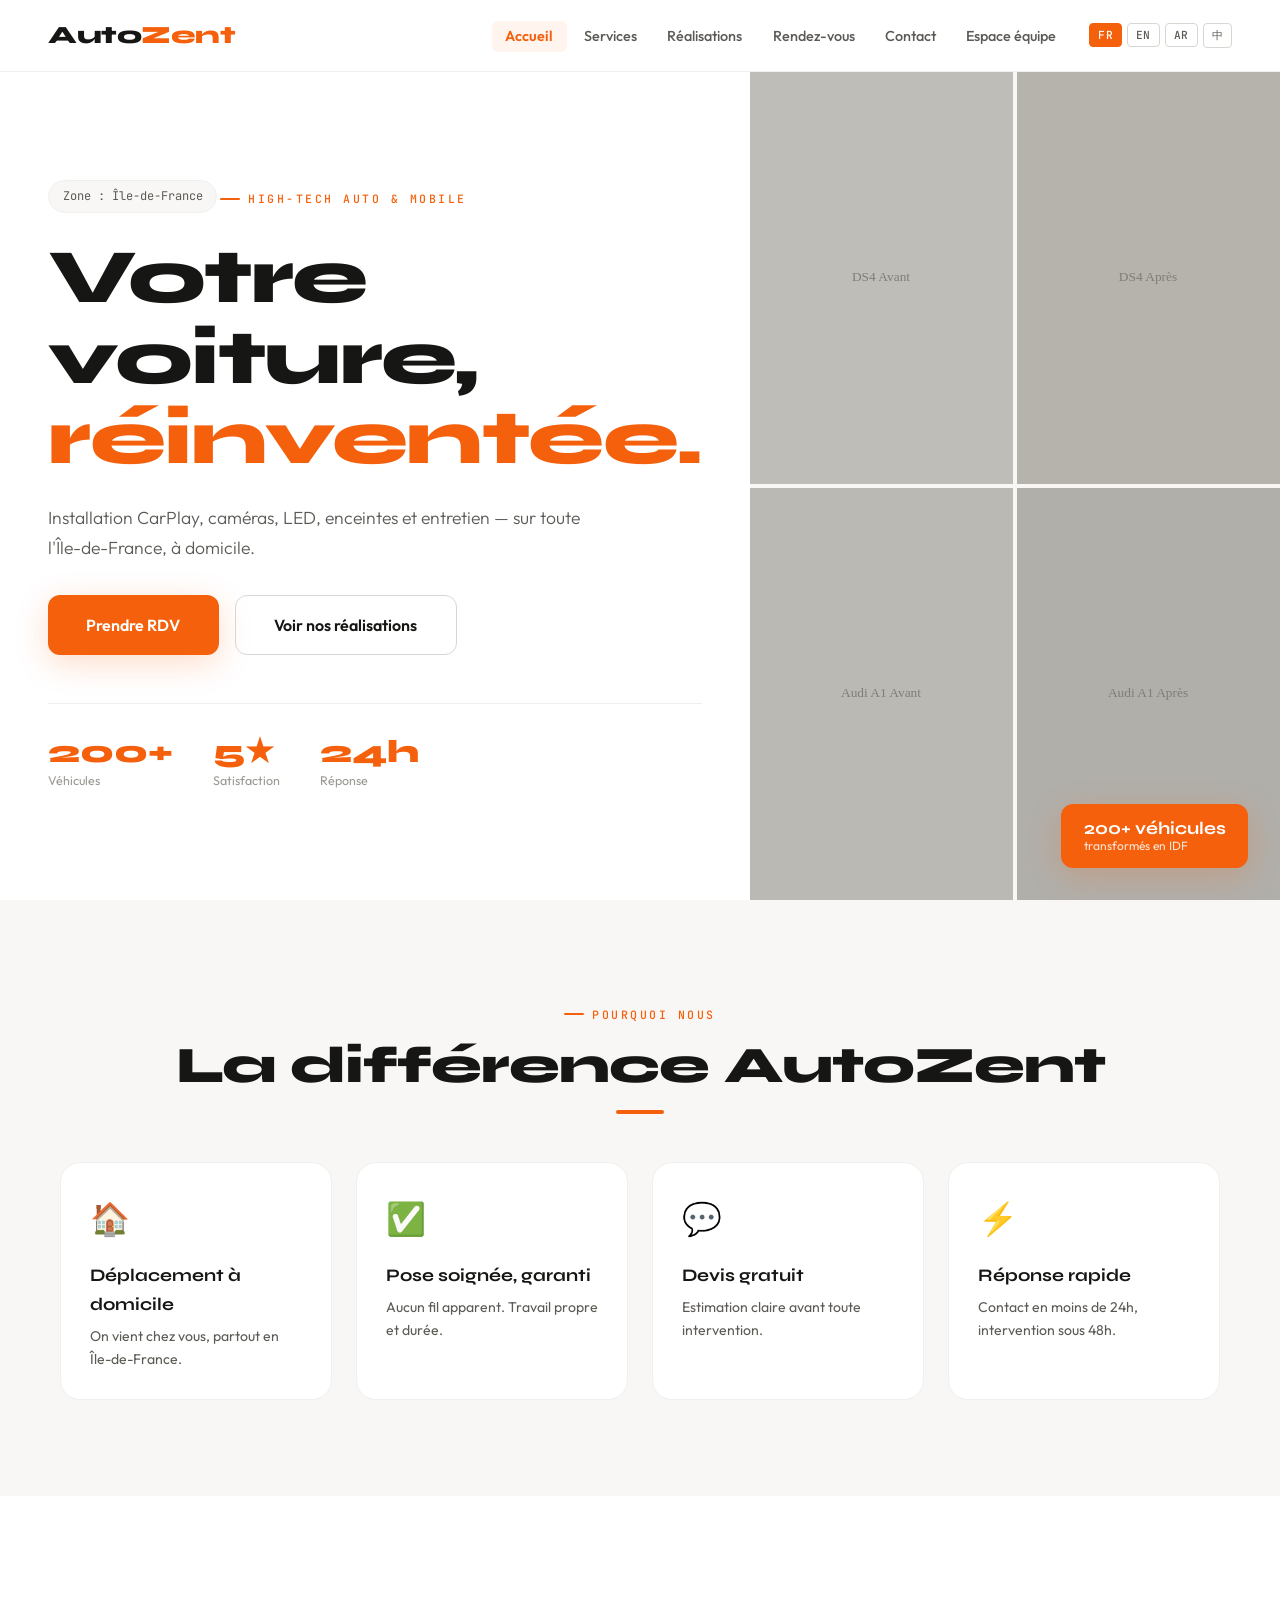
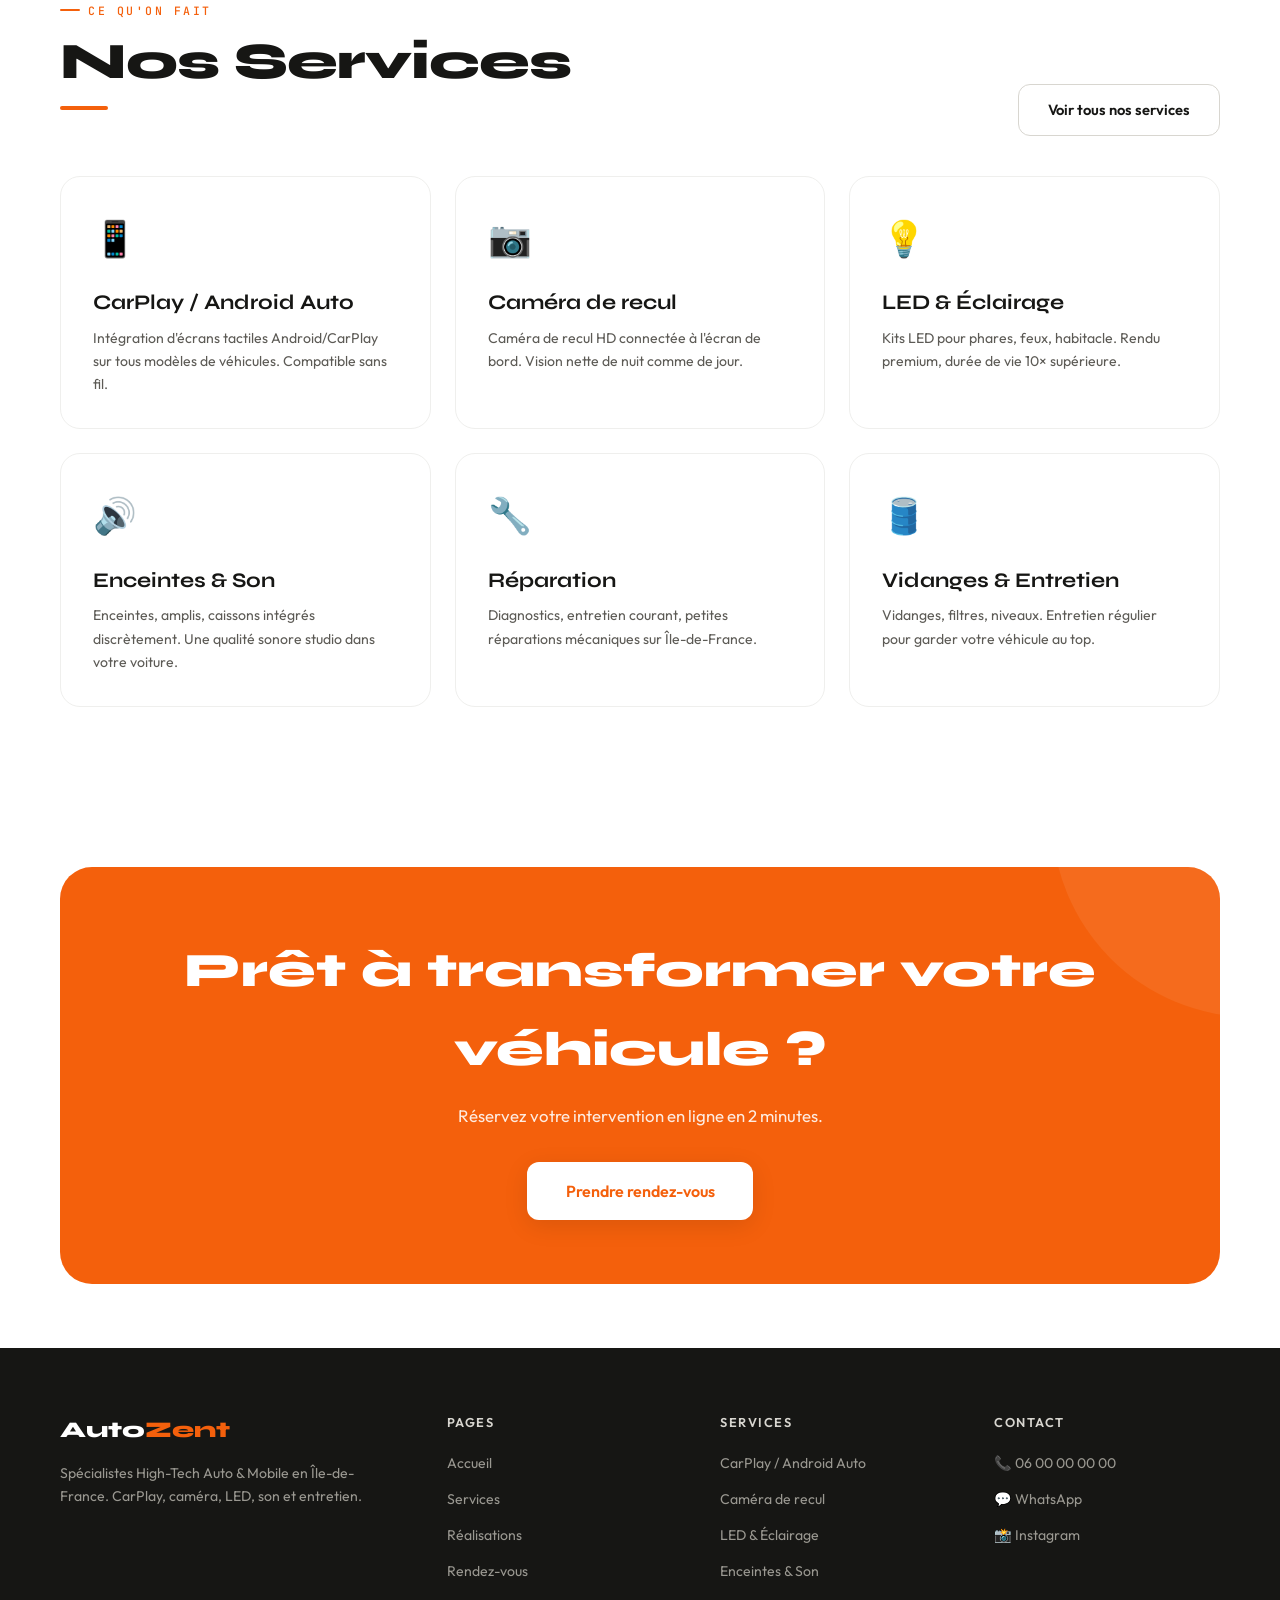
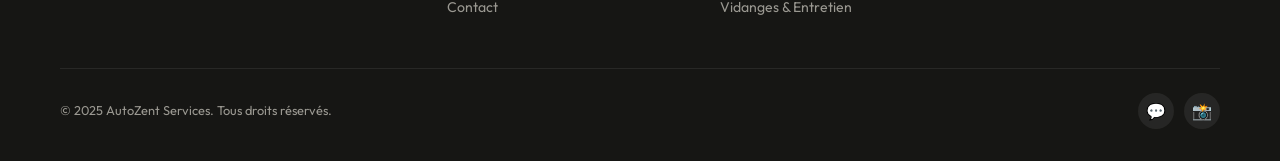
==== index.html @ c000b823 "Premier commit" ====
<!DOCTYPE html>
<html lang="fr" dir="ltr">
<head>
<meta charset="UTF-8">
<meta name="viewport" content="width=device-width, initial-scale=1.0">
<title>AutoZent Services — High-Tech Auto & Mobile</title>
<meta name="description" content="Spécialistes CarPlay, caméra de recul, LED, enceintes et entretien auto en Île-de-France. Déplacement à domicile.">
<link rel="stylesheet" href="style.css">
<style>
.hero{min-height:100svh;display:grid;grid-template-columns:1fr 1fr;align-items:center;padding-top:var(--nav-h);overflow:hidden;position:relative;background:var(--blanc);}
.hero-left{padding:5rem 3rem 5rem 3rem;position:relative;z-index:1;}
.hero-right{position:relative;height:100%;min-height:600px;background:var(--gris-1);overflow:hidden;}
.hero-mosaic{display:grid;grid-template-columns:1fr 1fr;grid-template-rows:1fr 1fr;gap:4px;width:100%;height:100%;position:absolute;inset:0;}
.hero-mosaic-img{object-fit:cover;width:100%;height:100%;filter:brightness(0.82);transition:filter .4s;}
.hero-mosaic-img:hover{filter:brightness(.95);}
.hero-overlay-badge{position:absolute;bottom:2rem;right:2rem;background:var(--orange);color:#fff;padding:.9rem 1.4rem;border-radius:var(--radius-md);font-family:var(--font-titre);font-size:1.1rem;font-weight:700;box-shadow:var(--shadow-orange);z-index:2;line-height:1.2;}
.hero-overlay-badge span{display:block;font-family:var(--font-corps);font-size:.75rem;font-weight:400;opacity:.85;}
.hero-zone-badge{display:inline-flex;align-items:center;gap:.5rem;background:var(--gris-1);border:1px solid var(--gris-2);color:var(--gris-5);font-family:var(--font-mono);font-size:.75rem;padding:.35rem .85rem;border-radius:100px;margin-bottom:1.5rem;}
.hero-stats-row{display:flex;gap:2.5rem;margin-top:3rem;padding-top:2rem;border-top:1px solid var(--gris-2);}
.hero-stat-num{font-family:var(--font-titre);font-size:2rem;font-weight:800;color:var(--orange);line-height:1;}
.hero-stat-label{font-size:.78rem;color:var(--gris-4);margin-top:.2rem;}
.why-grid{display:grid;grid-template-columns:repeat(4,1fr);gap:1.5rem;}
.why-card{background:var(--blanc);border:1px solid var(--gris-2);border-radius:var(--radius-lg);padding:1.8rem;transition:box-shadow .3s,transform .3s,border-color .3s;}
.why-card:hover{border-color:var(--orange);box-shadow:0 8px 32px rgba(244,96,12,.10);transform:translateY(-4px);}
.why-card-ico{font-size:2rem;margin-bottom:1rem;}
.why-card-title{font-family:var(--font-titre);font-size:1.1rem;font-weight:700;color:var(--noir);margin-bottom:.4rem;}
.why-card-desc{font-size:.88rem;color:var(--gris-5);line-height:1.6;}
.services-preview-grid{display:grid;grid-template-columns:repeat(3,1fr);gap:1.5rem;}
.svc-card{background:var(--blanc);border:1px solid var(--gris-2);border-radius:var(--radius-lg);padding:2rem;transition:box-shadow .3s,transform .3s;position:relative;overflow:hidden;}
.svc-card::after{content:'';position:absolute;bottom:0;left:0;right:0;height:3px;background:var(--orange);transform:scaleX(0);transform-origin:left;transition:transform .3s;}
.svc-card:hover{box-shadow:var(--shadow-md);transform:translateY(-3px);}
.svc-card:hover::after{transform:scaleX(1);}
.svc-card-ico{font-size:2.2rem;margin-bottom:1.2rem;}
.svc-card-name{font-family:var(--font-titre);font-size:1.3rem;font-weight:700;color:var(--noir);margin-bottom:.4rem;}
.svc-card-desc{font-size:.88rem;color:var(--gris-5);}
.cta-band{background:var(--orange);border-radius:var(--radius-xl);padding:4rem;text-align:center;position:relative;overflow:hidden;}
.cta-band::before{content:'';position:absolute;top:-60%;right:-20%;width:400px;height:400px;border-radius:50%;background:rgba(255,255,255,.07);pointer-events:none;}
.cta-band h2{font-family:var(--font-titre);font-size:clamp(2rem,4vw,3rem);font-weight:800;color:#fff;margin-bottom:.8rem;}
.cta-band p{color:rgba(255,255,255,.88);font-size:1.05rem;margin-bottom:2rem;}
@media(max-width:1024px){.hero{grid-template-columns:1fr;min-height:auto;}.hero-left{padding:4rem 2rem 3rem;}.hero-right{min-height:360px;}.why-grid{grid-template-columns:1fr 1fr;}.services-preview-grid{grid-template-columns:1fr 1fr;}}
@media(max-width:640px){.hero-stats-row{gap:1.5rem;}.why-grid{grid-template-columns:1fr 1fr;gap:1rem;}.services-preview-grid{grid-template-columns:1fr;}.cta-band{padding:3rem 1.5rem;}}
</style>
</head>
<body>
<nav>
  <a href="index.html" class="nav-logo">Auto<span>Zent</span></a>
  <ul class="nav-links" id="navLinks">
    <li><a href="index.html" data-i18n="nav_home">Accueil</a></li>
    <li><a href="services.html" data-i18n="nav_services">Services</a></li>
    <li><a href="realisations.html" data-i18n="nav_realisations">Réalisations</a></li>
    <li><a href="rdv.html" data-i18n="nav_rdv">Rendez-vous</a></li>
    <li><a href="contact.html" data-i18n="nav_contact">Contact</a></li>
    <li><a href="agenda.html" data-i18n="nav_agenda">Espace équipe</a></li>
    <div class="nav-lang">
      <button class="lang-btn" data-lang="fr">FR</button>
      <button class="lang-btn" data-lang="en">EN</button>
      <button class="lang-btn" data-lang="ar">AR</button>
      <button class="lang-btn" data-lang="zh">中</button>
    </div>
  </ul>
  <div id="hamburger" class="hamburger"><span></span><span></span><span></span></div>
</nav>

<section class="hero">
  <div class="hero-left">
    <div class="hero-zone-badge anim-fade-up d1" data-i18n="hero_zone">Zone : Île-de-France</div>
    <div class="eyebrow anim-fade-up d2"><span data-i18n="hero_badge">High-Tech Auto & Mobile</span></div>
    <h1 class="display anim-fade-up d2" style="margin-bottom:1.5rem;">
      <span style="display:block;" data-i18n="hero_title_1">Votre voiture,</span>
      <span style="display:block;color:var(--orange);" data-i18n="hero_title_2">réinventée.</span>
    </h1>
    <p class="lead anim-fade-up d3" data-i18n="hero_sub">Installation CarPlay, caméras, LED, enceintes et entretien — sur toute l'Île-de-France, à domicile.</p>
    <div class="anim-fade-up d4" style="display:flex;gap:1rem;flex-wrap:wrap;margin-top:2rem;">
      <a href="rdv.html" class="btn btn-primary btn-lg" data-i18n="hero_cta1">Prendre RDV</a>
      <a href="realisations.html" class="btn btn-outline btn-lg" data-i18n="hero_cta2">Voir nos réalisations</a>
    </div>
    <div class="hero-stats-row anim-fade-up d5">
      <div><div class="hero-stat-num" data-i18n="hero_stat1_n">200+</div><div class="hero-stat-label" data-i18n="hero_stat1_l">Véhicules</div></div>
      <div><div class="hero-stat-num" data-i18n="hero_stat2_n">5★</div><div class="hero-stat-label" data-i18n="hero_stat2_l">Satisfaction</div></div>
      <div><div class="hero-stat-num" data-i18n="hero_stat3_n">24h</div><div class="hero-stat-label" data-i18n="hero_stat3_l">Réponse</div></div>
    </div>
  </div>
  <div class="hero-right">
    <div class="hero-mosaic">
      <img class="hero-mosaic-img" id="heroImg1" src="data:image/svg+xml,%3Csvg xmlns='http://www.w3.org/2000/svg' width='600' height='400'%3E%3Crect fill='%23e8e6e0' width='600' height='400'/%3E%3Ctext x='50%25' y='50%25' text-anchor='middle' dominant-baseline='middle' font-size='13' fill='%239A9891'%3EDS4 Avant%3C/text%3E%3C/svg%3E" alt="">
      <img class="hero-mosaic-img" id="heroImg2" src="data:image/svg+xml,%3Csvg xmlns='http://www.w3.org/2000/svg' width='600' height='400'%3E%3Crect fill='%23dedad2' width='600' height='400'/%3E%3Ctext x='50%25' y='50%25' text-anchor='middle' dominant-baseline='middle' font-size='13' fill='%239A9891'%3EDS4 Après%3C/text%3E%3C/svg%3E" alt="">
      <img class="hero-mosaic-img" id="heroImg3" src="data:image/svg+xml,%3Csvg xmlns='http://www.w3.org/2000/svg' width='600' height='400'%3E%3Crect fill='%23e4e2db' width='600' height='400'/%3E%3Ctext x='50%25' y='50%25' text-anchor='middle' dominant-baseline='middle' font-size='13' fill='%239A9891'%3EAudi A1 Avant%3C/text%3E%3C/svg%3E" alt="">
      <img class="hero-mosaic-img" id="heroImg4" src="data:image/svg+xml,%3Csvg xmlns='http://www.w3.org/2000/svg' width='600' height='400'%3E%3Crect fill='%23d8d6cf' width='600' height='400'/%3E%3Ctext x='50%25' y='50%25' text-anchor='middle' dominant-baseline='middle' font-size='13' fill='%239A9891'%3EAudi A1 Après%3C/text%3E%3C/svg%3E" alt="">
    </div>
    <div class="hero-overlay-badge">200+ véhicules<span>transformés en IDF</span></div>
  </div>
</section>

<section class="section section-alt">
  <div class="container">
    <div class="scroll-reveal" style="text-align:center;margin-bottom:3rem;">
      <div class="eyebrow" style="justify-content:center;"><span data-i18n="why_eyebrow">Pourquoi nous</span></div>
      <h2 class="display" data-i18n="why_title">La différence AutoZent</h2>
      <div class="divider-orange center"></div>
    </div>
    <div class="why-grid">
      <div class="why-card scroll-reveal delay-1"><div class="why-card-ico">🏠</div><div class="why-card-title" data-i18n="why_1_t">Déplacement à domicile</div><div class="why-card-desc" data-i18n="why_1_d">On vient chez vous, partout en Île-de-France.</div></div>
      <div class="why-card scroll-reveal delay-2"><div class="why-card-ico">✅</div><div class="why-card-title" data-i18n="why_2_t">Pose soignée, garanti</div><div class="why-card-desc" data-i18n="why_2_d">Aucun fil apparent. Travail propre et durable.</div></div>
      <div class="why-card scroll-reveal delay-3"><div class="why-card-ico">💬</div><div class="why-card-title" data-i18n="why_3_t">Devis gratuit</div><div class="why-card-desc" data-i18n="why_3_d">Estimation claire avant toute intervention.</div></div>
      <div class="why-card scroll-reveal delay-4"><div class="why-card-ico">⚡</div><div class="why-card-title" data-i18n="why_4_t">Réponse rapide</div><div class="why-card-desc" data-i18n="why_4_d">Contact en moins de 24h, intervention sous 48h.</div></div>
    </div>
  </div>
</section>

<section class="section">
  <div class="container">
    <div class="scroll-reveal" style="display:flex;justify-content:space-between;align-items:flex-end;flex-wrap:wrap;gap:1rem;margin-bottom:2.5rem;">
      <div>
        <div class="eyebrow"><span data-i18n="services_eyebrow">Ce qu'on fait</span></div>
        <h2 class="display" data-i18n="services_title">Nos Services</h2>
        <div class="divider-orange"></div>
      </div>
      <a href="services.html" class="btn btn-outline" data-i18n="services_cta">Voir tous nos services</a>
    </div>
    <div class="services-preview-grid">
      <div class="svc-card scroll-reveal delay-1"><div class="svc-card-ico">📱</div><div class="svc-card-name" data-i18n="svc_carplay">CarPlay / Android Auto</div><div class="svc-card-desc" data-i18n="svc_carplay_d">Intégration écrans tactiles sur tous modèles. Compatible sans fil.</div></div>
      <div class="svc-card scroll-reveal delay-2"><div class="svc-card-ico">📷</div><div class="svc-card-name" data-i18n="svc_camera">Caméra de recul</div><div class="svc-card-desc" data-i18n="svc_camera_d">Caméra HD connectée à l'écran de bord.</div></div>
      <div class="svc-card scroll-reveal delay-3"><div class="svc-card-ico">💡</div><div class="svc-card-name" data-i18n="svc_led">LED & Éclairage</div><div class="svc-card-desc" data-i18n="svc_led_d">Kits LED pour phares, feux, habitacle.</div></div>
      <div class="svc-card scroll-reveal delay-1"><div class="svc-card-ico">🔊</div><div class="svc-card-name" data-i18n="svc_son">Enceintes & Son</div><div class="svc-card-desc" data-i18n="svc_son_d">Enceintes et amplis intégrés discrètement.</div></div>
      <div class="svc-card scroll-reveal delay-2"><div class="svc-card-ico">🔧</div><div class="svc-card-name" data-i18n="svc_reparation">Réparation</div><div class="svc-card-desc" data-i18n="svc_rep_d">Diagnostics et petites réparations en IDF.</div></div>
      <div class="svc-card scroll-reveal delay-3"><div class="svc-card-ico">🛢️</div><div class="svc-card-name" data-i18n="svc_vidange">Vidanges & Entretien</div><div class="svc-card-desc" data-i18n="svc_vid_d">Vidanges, filtres, niveaux.</div></div>
    </div>
  </div>
</section>

<section class="section-sm">
  <div class="container">
    <div class="cta-band scroll-reveal">
      <h2 data-i18n="cta_title">Prêt à transformer votre véhicule ?</h2>
      <p data-i18n="cta_sub">Réservez votre intervention en ligne en 2 minutes.</p>
      <a href="rdv.html" class="btn btn-white btn-lg" data-i18n="cta_btn">Prendre rendez-vous</a>
    </div>
  </div>
</section>

<footer>
  <div class="footer-inner">
    <div>
      <div class="footer-logo">Auto<span>Zent</span></div>
      <p class="footer-desc" data-i18n="footer_desc">Spécialistes High-Tech Auto & Mobile en Île-de-France.</p>
    </div>
    <div class="footer-col">
      <h4 data-i18n="footer_pages">Pages</h4>
      <ul>
        <li><a href="index.html" data-i18n="nav_home">Accueil</a></li>
        <li><a href="services.html" data-i18n="nav_services">Services</a></li>
        <li><a href="realisations.html" data-i18n="nav_realisations">Réalisations</a></li>
        <li><a href="rdv.html" data-i18n="nav_rdv">Rendez-vous</a></li>
        <li><a href="contact.html" data-i18n="nav_contact">Contact</a></li>
      </ul>
    </div>
    <div class="footer-col">
      <h4 data-i18n="footer_services_title">Services</h4>
      <ul>
        <li><a href="services.html" data-i18n="svc_carplay">CarPlay</a></li>
        <li><a href="services.html" data-i18n="svc_camera">Caméra</a></li>
        <li><a href="services.html" data-i18n="svc_led">LED</a></li>
        <li><a href="services.html" data-i18n="svc_son">Son</a></li>
        <li><a href="services.html" data-i18n="svc_vidange">Vidanges</a></li>
      </ul>
    </div>
    <div class="footer-col">
      <h4 data-i18n="footer_contact_title">Contact</h4>
      <ul>
        <li><a href="contact.html">📞 06 00 00 00 00</a></li>
        <li><a href="https://wa.me/33600000000" target="_blank">💬 WhatsApp</a></li>
        <li><a href="https://instagram.com/autozent_services" target="_blank">📸 Instagram</a></li>
      </ul>
    </div>
  </div>
  <div class="footer-bottom">
    <p data-i18n="footer_copy">© 2025 AutoZent Services. Tous droits réservés.</p>
    <div class="footer-socials">
      <a href="https://wa.me/33600000000" class="social-btn" target="_blank">💬</a>
      <a href="https://instagram.com/autozent_services" class="social-btn" target="_blank">📸</a>
    </div>
  </div>
</footer>

<script src="i18n.js"></script>
<script src="app.js"></script>
<script>
document.addEventListener('DOMContentLoaded', () => {
  const reals = DB.getReals();
  const imgs = ['heroImg1','heroImg2','heroImg3','heroImg4'];
  let i = 0;
  reals.forEach(r => {
    if (r.photoApres && i < imgs.length) { document.getElementById(imgs[i]).src = r.photoApres; i++; }
  });
});
</script>
</body>
</html>
---- style.css ----
/* ─── AUTOZENT SERVICES — GLOBAL STYLES ─── */
@import url('https://fonts.googleapis.com/css2?family=Syne:wght@400;600;700;800&family=Outfit:wght@300;400;500;600&family=JetBrains+Mono:wght@400;500&display=swap');

:root {
  --orange:      #F4600C;
  --orange-lt:   #FF7A2F;
  --orange-dk:   #C44A00;
  --orange-bg:   #FFF4EE;
  --blanc:       #FFFFFF;
  --gris-1:      #F8F7F5;
  --gris-2:      #EFEFED;
  --gris-3:      #D8D6D0;
  --gris-4:      #9A9891;
  --gris-5:      #5C5A55;
  --noir:        #161614;
  --noir2:       #1F1E1B;
  --shadow-sm:   0 2px 8px rgba(0,0,0,0.07);
  --shadow-md:   0 6px 24px rgba(0,0,0,0.10);
  --shadow-lg:   0 16px 48px rgba(0,0,0,0.13);
  --shadow-orange: 0 8px 32px rgba(244,96,12,0.22);
  --radius-sm:   6px;
  --radius-md:   12px;
  --radius-lg:   20px;
  --radius-xl:   32px;
  --font-titre:  'Syne', sans-serif;
  --font-corps:  'Outfit', sans-serif;
  --font-mono:   'JetBrains Mono', monospace;
  --nav-h:       72px;
}

*, *::before, *::after { box-sizing: border-box; margin: 0; padding: 0; }
html { scroll-behavior: smooth; font-size: 16px; }
body {
  background: var(--blanc);
  color: var(--noir);
  font-family: var(--font-corps);
  font-size: 1rem;
  line-height: 1.65;
  -webkit-font-smoothing: antialiased;
}
img { max-width: 100%; display: block; }
a { color: inherit; text-decoration: none; }
button, input, select, textarea { font-family: var(--font-corps); }

/* ─── NAV ─── */
nav {
  position: fixed;
  top: 0; left: 0; right: 0;
  height: var(--nav-h);
  z-index: 900;
  display: flex;
  align-items: center;
  justify-content: space-between;
  padding: 0 3rem;
  background: rgba(255,255,255,0.95);
  backdrop-filter: blur(16px);
  -webkit-backdrop-filter: blur(16px);
  border-bottom: 1px solid var(--gris-2);
  transition: box-shadow 0.3s;
}
nav.scrolled { box-shadow: var(--shadow-md); }
.nav-logo {
  font-family: var(--font-titre);
  font-size: 1.55rem;
  font-weight: 800;
  color: var(--noir);
  letter-spacing: -0.5px;
}
.nav-logo span { color: var(--orange); }
.nav-links {
  display: flex;
  align-items: center;
  gap: 0.2rem;
  list-style: none;
}
.nav-links a {
  color: var(--gris-5);
  font-size: 0.9rem;
  font-weight: 500;
  padding: 0.4rem 0.85rem;
  border-radius: var(--radius-sm);
  transition: color 0.2s, background 0.2s;
}
.nav-links a:hover,
.nav-links a.active { color: var(--orange); background: var(--orange-bg); }
.nav-links a.active { font-weight: 600; }
.nav-lang {
  display: flex;
  align-items: center;
  gap: 0.3rem;
  margin-left: 1rem;
}
.lang-btn {
  background: none;
  border: 1px solid var(--gris-3);
  color: var(--gris-5);
  font-family: var(--font-mono);
  font-size: 0.7rem;
  font-weight: 500;
  padding: 0.25rem 0.5rem;
  border-radius: 4px;
  cursor: pointer;
  transition: all 0.18s;
  letter-spacing: 0.5px;
}
.lang-btn:hover,
.lang-btn.active { background: var(--orange); color: #fff; border-color: var(--orange); }
.hamburger {
  display: none;
  flex-direction: column;
  gap: 5px;
  cursor: pointer;
  padding: 4px;
}
.hamburger span { display: block; width: 24px; height: 2px; background: var(--noir); border-radius: 2px; transition: 0.3s; }

/* ─── PAGE WRAPPER ─── */
.page-top { padding-top: var(--nav-h); }

/* ─── SECTIONS ─── */
.section { padding: 6rem 3rem; }
.section-sm { padding: 4rem 3rem; }
.section-alt { background: var(--gris-1); }
.section-dark { background: var(--noir); color: var(--blanc); }
.section-orange { background: var(--orange); color: #fff; }
.container { max-width: 1160px; margin: 0 auto; }
.container-narrow { max-width: 760px; margin: 0 auto; }

/* ─── TYPOGRAPHY ─── */
.eyebrow {
  display: inline-flex;
  align-items: center;
  gap: 0.5rem;
  font-family: var(--font-mono);
  font-size: 0.72rem;
  font-weight: 500;
  color: var(--orange);
  letter-spacing: 2.5px;
  text-transform: uppercase;
  margin-bottom: 0.9rem;
}
.eyebrow::before {
  content: '';
  display: inline-block;
  width: 20px;
  height: 2px;
  background: var(--orange);
  border-radius: 1px;
}
h1.display {
  font-family: var(--font-titre);
  font-size: clamp(3rem, 6vw, 5.5rem);
  font-weight: 800;
  line-height: 1.05;
  letter-spacing: -1.5px;
  color: var(--noir);
}
h2.display {
  font-family: var(--font-titre);
  font-size: clamp(2rem, 4vw, 3.5rem);
  font-weight: 800;
  line-height: 1.1;
  letter-spacing: -1px;
  color: var(--noir);
}
h2.display.light { color: var(--blanc); }
h3.card-title {
  font-family: var(--font-titre);
  font-size: 1.25rem;
  font-weight: 700;
  color: var(--noir);
  margin-bottom: 0.4rem;
}
.lead {
  font-size: 1.1rem;
  font-weight: 300;
  color: var(--gris-5);
  max-width: 560px;
  line-height: 1.7;
}
.lead.center { margin: 0 auto; text-align: center; }

/* ─── BUTTONS ─── */
.btn {
  display: inline-flex;
  align-items: center;
  gap: 0.5rem;
  font-family: var(--font-corps);
  font-size: 0.92rem;
  font-weight: 600;
  padding: 0.8rem 1.8rem;
  border-radius: var(--radius-md);
  border: none;
  cursor: pointer;
  transition: all 0.2s;
  text-decoration: none;
  white-space: nowrap;
}
.btn-primary {
  background: var(--orange);
  color: #fff;
  box-shadow: var(--shadow-orange);
}
.btn-primary:hover { background: var(--orange-lt); transform: translateY(-2px); box-shadow: 0 12px 36px rgba(244,96,12,0.3); }
.btn-primary:active { transform: translateY(0); }
.btn-outline {
  background: transparent;
  color: var(--noir);
  border: 1.5px solid var(--gris-3);
}
.btn-outline:hover { border-color: var(--orange); color: var(--orange); background: var(--orange-bg); }
.btn-white {
  background: #fff;
  color: var(--orange);
  box-shadow: var(--shadow-md);
}
.btn-white:hover { transform: translateY(-2px); box-shadow: var(--shadow-lg); }
.btn-sm { padding: 0.55rem 1.2rem; font-size: 0.83rem; }
.btn-lg { padding: 1rem 2.4rem; font-size: 1rem; }

/* ─── BADGE / CHIP ─── */
.chip {
  display: inline-flex;
  align-items: center;
  gap: 0.35rem;
  background: var(--orange-bg);
  color: var(--orange-dk);
  font-size: 0.8rem;
  font-weight: 600;
  padding: 0.3rem 0.8rem;
  border-radius: 100px;
}
.chip.dark { background: rgba(255,255,255,0.12); color: #fff; }

/* ─── CARDS ─── */
.card {
  background: var(--blanc);
  border: 1px solid var(--gris-2);
  border-radius: var(--radius-lg);
  padding: 2rem;
  box-shadow: var(--shadow-sm);
  transition: box-shadow 0.3s, transform 0.3s;
}
.card:hover { box-shadow: var(--shadow-md); transform: translateY(-3px); }
.card-icon {
  width: 52px;
  height: 52px;
  background: var(--orange-bg);
  border-radius: var(--radius-md);
  display: flex;
  align-items: center;
  justify-content: center;
  font-size: 1.5rem;
  margin-bottom: 1.2rem;
}

/* ─── FORMS ─── */
.form-group {
  display: flex;
  flex-direction: column;
  gap: 0.4rem;
  margin-bottom: 1.1rem;
}
.form-group label {
  font-size: 0.82rem;
  font-weight: 600;
  color: var(--gris-5);
  letter-spacing: 0.3px;
}
.form-group input,
.form-group select,
.form-group textarea {
  background: var(--gris-1);
  border: 1.5px solid var(--gris-2);
  color: var(--noir);
  padding: 0.75rem 1rem;
  border-radius: var(--radius-sm);
  font-size: 0.95rem;
  outline: none;
  transition: border-color 0.2s, background 0.2s;
  width: 100%;
}
.form-group input:focus,
.form-group select:focus,
.form-group textarea:focus {
  border-color: var(--orange);
  background: var(--blanc);
}
.form-group select { appearance: none; cursor: pointer; background-image: url("data:image/svg+xml,%3Csvg xmlns='http://www.w3.org/2000/svg' width='12' height='8' viewBox='0 0 12 8'%3E%3Cpath d='M1 1l5 5 5-5' stroke='%239A9891' stroke-width='1.5' fill='none' stroke-linecap='round'/%3E%3C/svg%3E"); background-repeat: no-repeat; background-position: right 0.9rem center; padding-right: 2.5rem; }
.form-group textarea { resize: vertical; min-height: 110px; }
.form-row { display: grid; grid-template-columns: 1fr 1fr; gap: 1rem; }
.form-note { font-size: 0.78rem; color: var(--gris-4); margin-top: -0.6rem; margin-bottom: 0.5rem; }
.msg-ok {
  background: #ECFDF5;
  border: 1px solid #6EE7B7;
  color: #065F46;
  padding: 0.9rem 1.2rem;
  border-radius: var(--radius-sm);
  font-size: 0.9rem;
  font-weight: 500;
  margin-bottom: 1rem;
  display: none;
}
.msg-err {
  background: #FEF2F2;
  border: 1px solid #FCA5A5;
  color: #991B1B;
  padding: 0.9rem 1.2rem;
  border-radius: var(--radius-sm);
  font-size: 0.9rem;
  font-weight: 500;
  margin-bottom: 1rem;
  display: none;
}

/* ─── DIVIDER ─── */
.divider-orange {
  width: 48px;
  height: 4px;
  background: var(--orange);
  border-radius: 2px;
  margin: 1rem 0 1.6rem;
}
.divider-orange.center { margin: 1rem auto 1.6rem; }

/* ─── FOOTER ─── */
footer {
  background: var(--noir);
  color: var(--blanc);
  padding: 4rem 3rem 2rem;
}
.footer-inner {
  max-width: 1160px;
  margin: 0 auto;
  display: grid;
  grid-template-columns: 1.5fr 1fr 1fr 1fr;
  gap: 3rem;
  padding-bottom: 3rem;
  border-bottom: 1px solid rgba(255,255,255,0.08);
}
.footer-logo {
  font-family: var(--font-titre);
  font-size: 1.4rem;
  font-weight: 800;
  margin-bottom: 0.8rem;
}
.footer-logo span { color: var(--orange); }
.footer-desc { font-size: 0.88rem; color: var(--gris-4); line-height: 1.6; }
.footer-col h4 { font-size: 0.8rem; font-weight: 600; letter-spacing: 1.5px; text-transform: uppercase; color: var(--gris-3); margin-bottom: 1rem; }
.footer-col ul { list-style: none; display: flex; flex-direction: column; gap: 0.6rem; }
.footer-col a { font-size: 0.88rem; color: var(--gris-4); transition: color 0.2s; }
.footer-col a:hover { color: var(--orange); }
.footer-bottom {
  max-width: 1160px;
  margin: 0 auto;
  padding-top: 1.5rem;
  display: flex;
  justify-content: space-between;
  align-items: center;
  flex-wrap: wrap;
  gap: 1rem;
}
.footer-bottom p { font-size: 0.8rem; color: var(--gris-4); }
.footer-socials { display: flex; gap: 0.6rem; }
.social-btn {
  width: 36px;
  height: 36px;
  border-radius: 50%;
  background: rgba(255,255,255,0.07);
  display: flex;
  align-items: center;
  justify-content: center;
  font-size: 1rem;
  transition: background 0.2s;
  cursor: pointer;
  text-decoration: none;
}
.social-btn:hover { background: var(--orange); }

/* ─── ANIMATIONS ─── */
@keyframes fadeUp { from { opacity:0; transform:translateY(28px); } to { opacity:1; transform:translateY(0); } }
@keyframes fadeIn { from { opacity:0; } to { opacity:1; } }
@keyframes slideRight { from { opacity:0; transform:translateX(-20px); } to { opacity:1; transform:translateX(0); } }
.anim-fade-up { animation: fadeUp 0.7s cubic-bezier(.22,.68,0,1.2) both; }
.anim-fade-in { animation: fadeIn 0.6s ease both; }
.d1 { animation-delay: 0.1s; }
.d2 { animation-delay: 0.22s; }
.d3 { animation-delay: 0.34s; }
.d4 { animation-delay: 0.46s; }
.d5 { animation-delay: 0.58s; }
.scroll-reveal { opacity:0; transform:translateY(22px); transition: opacity 0.65s ease, transform 0.65s ease; }
.scroll-reveal.visible { opacity:1; transform:translateY(0); }
.scroll-reveal.delay-1 { transition-delay: 0.1s; }
.scroll-reveal.delay-2 { transition-delay: 0.2s; }
.scroll-reveal.delay-3 { transition-delay: 0.3s; }
.scroll-reveal.delay-4 { transition-delay: 0.4s; }

/* ─── MODAL ─── */
.modal-overlay {
  display: none;
  position: fixed;
  inset: 0;
  background: rgba(22,22,20,0.55);
  backdrop-filter: blur(4px);
  z-index: 2000;
  align-items: center;
  justify-content: center;
  padding: 1.5rem;
}
.modal-overlay.open { display: flex; }
.modal-box {
  background: var(--blanc);
  border-radius: var(--radius-xl);
  padding: 2.5rem;
  width: 100%;
  max-width: 520px;
  max-height: 90vh;
  overflow-y: auto;
  box-shadow: var(--shadow-lg);
  position: relative;
}
.modal-close {
  position: absolute;
  top: 1.2rem; right: 1.2rem;
  width: 32px; height: 32px;
  background: var(--gris-2);
  border: none;
  border-radius: 50%;
  font-size: 1.1rem;
  cursor: pointer;
  display: flex; align-items: center; justify-content: center;
  color: var(--gris-5);
  transition: background 0.2s;
}
.modal-close:hover { background: var(--gris-3); }

/* ─── STAR RATING ─── */
.stars { display: flex; gap: 4px; }
.star {
  font-size: 1.3rem;
  cursor: pointer;
  color: var(--gris-3);
  transition: color 0.15s, transform 0.15s;
  line-height: 1;
}
.star:hover, .star.active { color: #F59E0B; transform: scale(1.15); }

/* ─── PAGINATION / TAG FILTER ─── */
.filter-bar {
  display: flex;
  gap: 0.5rem;
  flex-wrap: wrap;
  margin-bottom: 2.5rem;
}
.filter-btn {
  background: var(--gris-2);
  color: var(--gris-5);
  border: none;
  padding: 0.5rem 1.1rem;
  border-radius: 100px;
  font-size: 0.84rem;
  font-weight: 500;
  cursor: pointer;
  transition: all 0.18s;
}
.filter-btn:hover { background: var(--gris-3); }
.filter-btn.active { background: var(--orange); color: #fff; }

/* ─── TOOLTIP ─── */
[data-tip] { position: relative; }
[data-tip]:hover::after {
  content: attr(data-tip);
  position: absolute;
  bottom: calc(100% + 8px);
  left: 50%;
  transform: translateX(-50%);
  background: var(--noir);
  color: #fff;
  padding: 0.35rem 0.8rem;
  border-radius: var(--radius-sm);
  font-size: 0.78rem;
  white-space: nowrap;
  pointer-events: none;
  z-index: 100;
}

/* ─── SCROLLBAR ─── */
::-webkit-scrollbar { width: 6px; }
::-webkit-scrollbar-track { background: var(--gris-1); }
::-webkit-scrollbar-thumb { background: var(--gris-3); border-radius: 3px; }
::-webkit-scrollbar-thumb:hover { background: var(--orange); }

/* ─── RESPONSIVE ─── */
@media (max-width: 1024px) {
  .section, .section-sm { padding: 5rem 2rem; }
  nav { padding: 0 1.5rem; }
  .footer-inner { grid-template-columns: 1fr 1fr; gap: 2rem; }
}
@media (max-width: 768px) {
  :root { --nav-h: 64px; }
  nav { padding: 0 1.2rem; }
  .nav-links { display: none; flex-direction: column; position: fixed; top: var(--nav-h); left:0; right:0; background: var(--blanc); padding: 1.5rem; gap: 0.3rem; box-shadow: var(--shadow-md); border-top: 1px solid var(--gris-2); z-index: 899; }
  .nav-links.open { display: flex; }
  .nav-lang { margin: 0.8rem 0 0; }
  .hamburger { display: flex; }
  .section, .section-sm { padding: 4rem 1.2rem; }
  .form-row { grid-template-columns: 1fr; }
  .footer-inner { grid-template-columns: 1fr; gap: 2rem; }
  h1.display { font-size: 2.6rem; }
  h2.display { font-size: 2rem; }
  footer { padding: 3rem 1.5rem 2rem; }
}
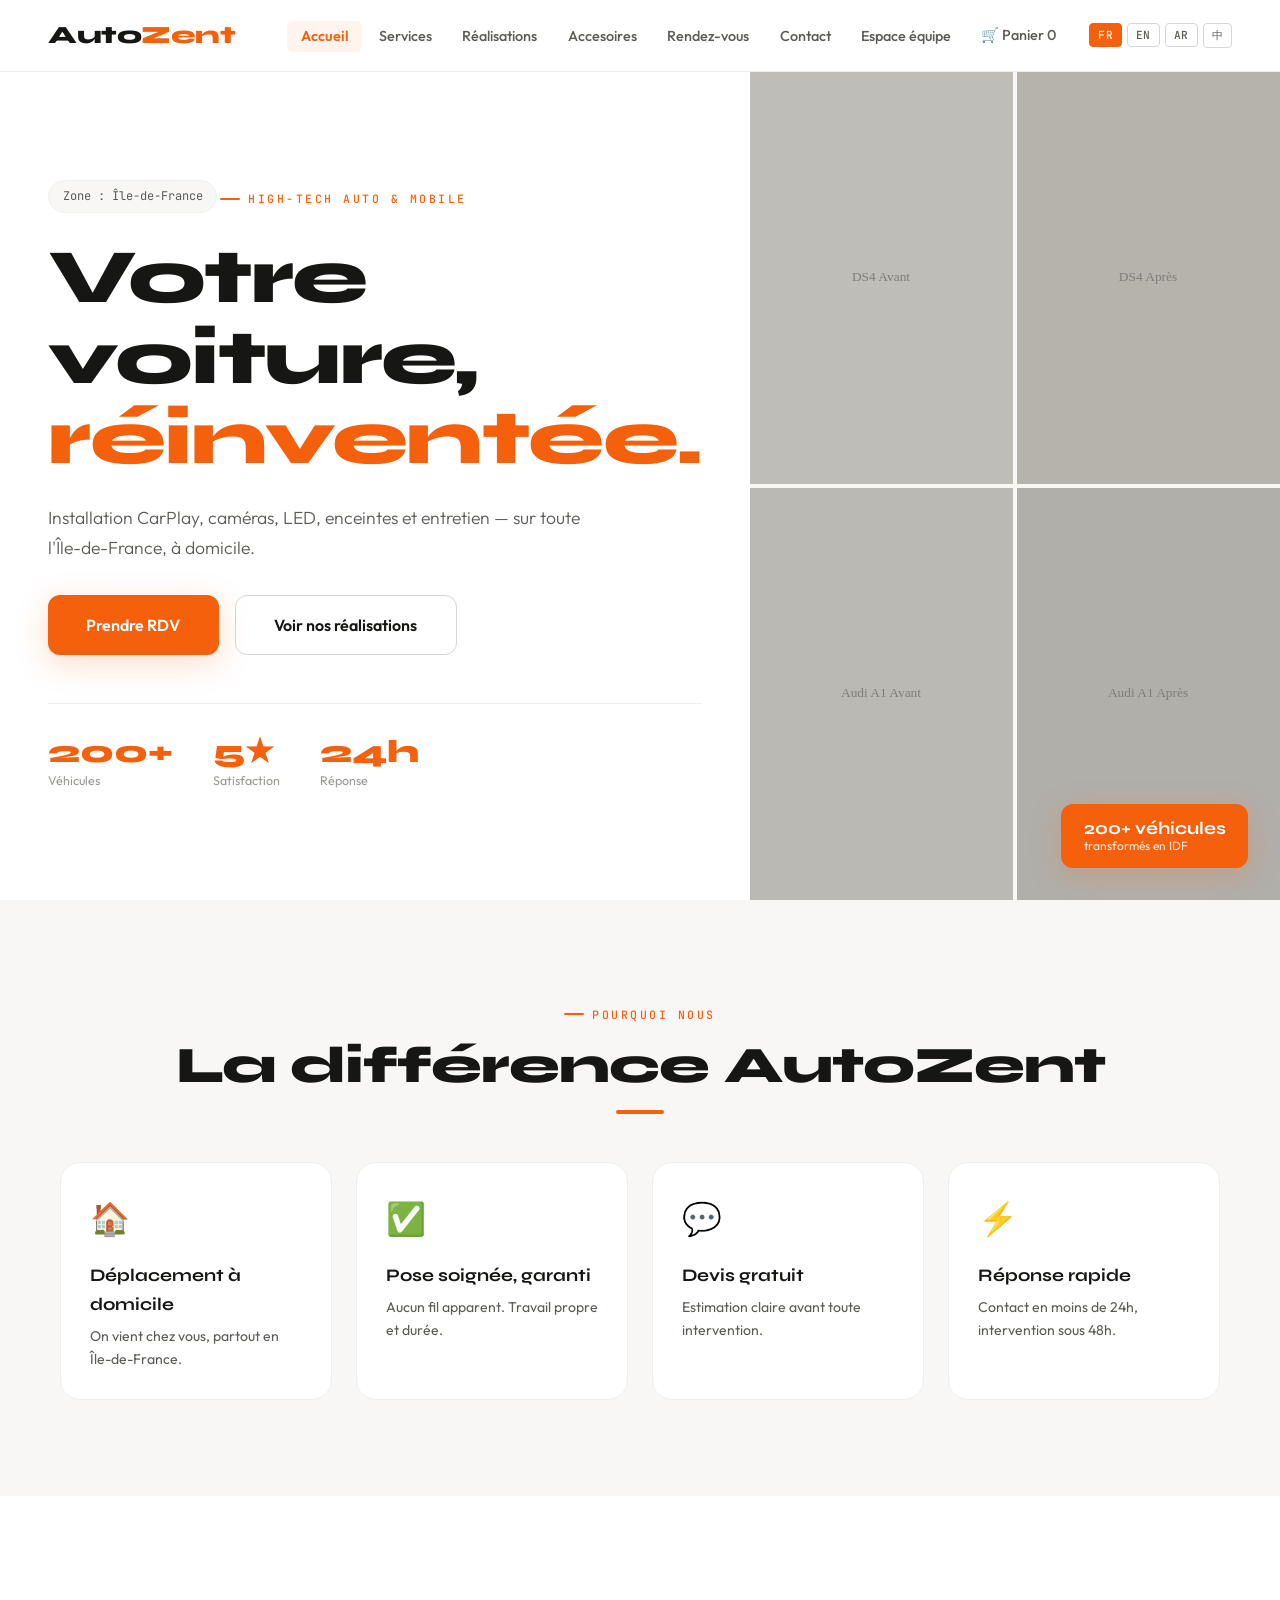
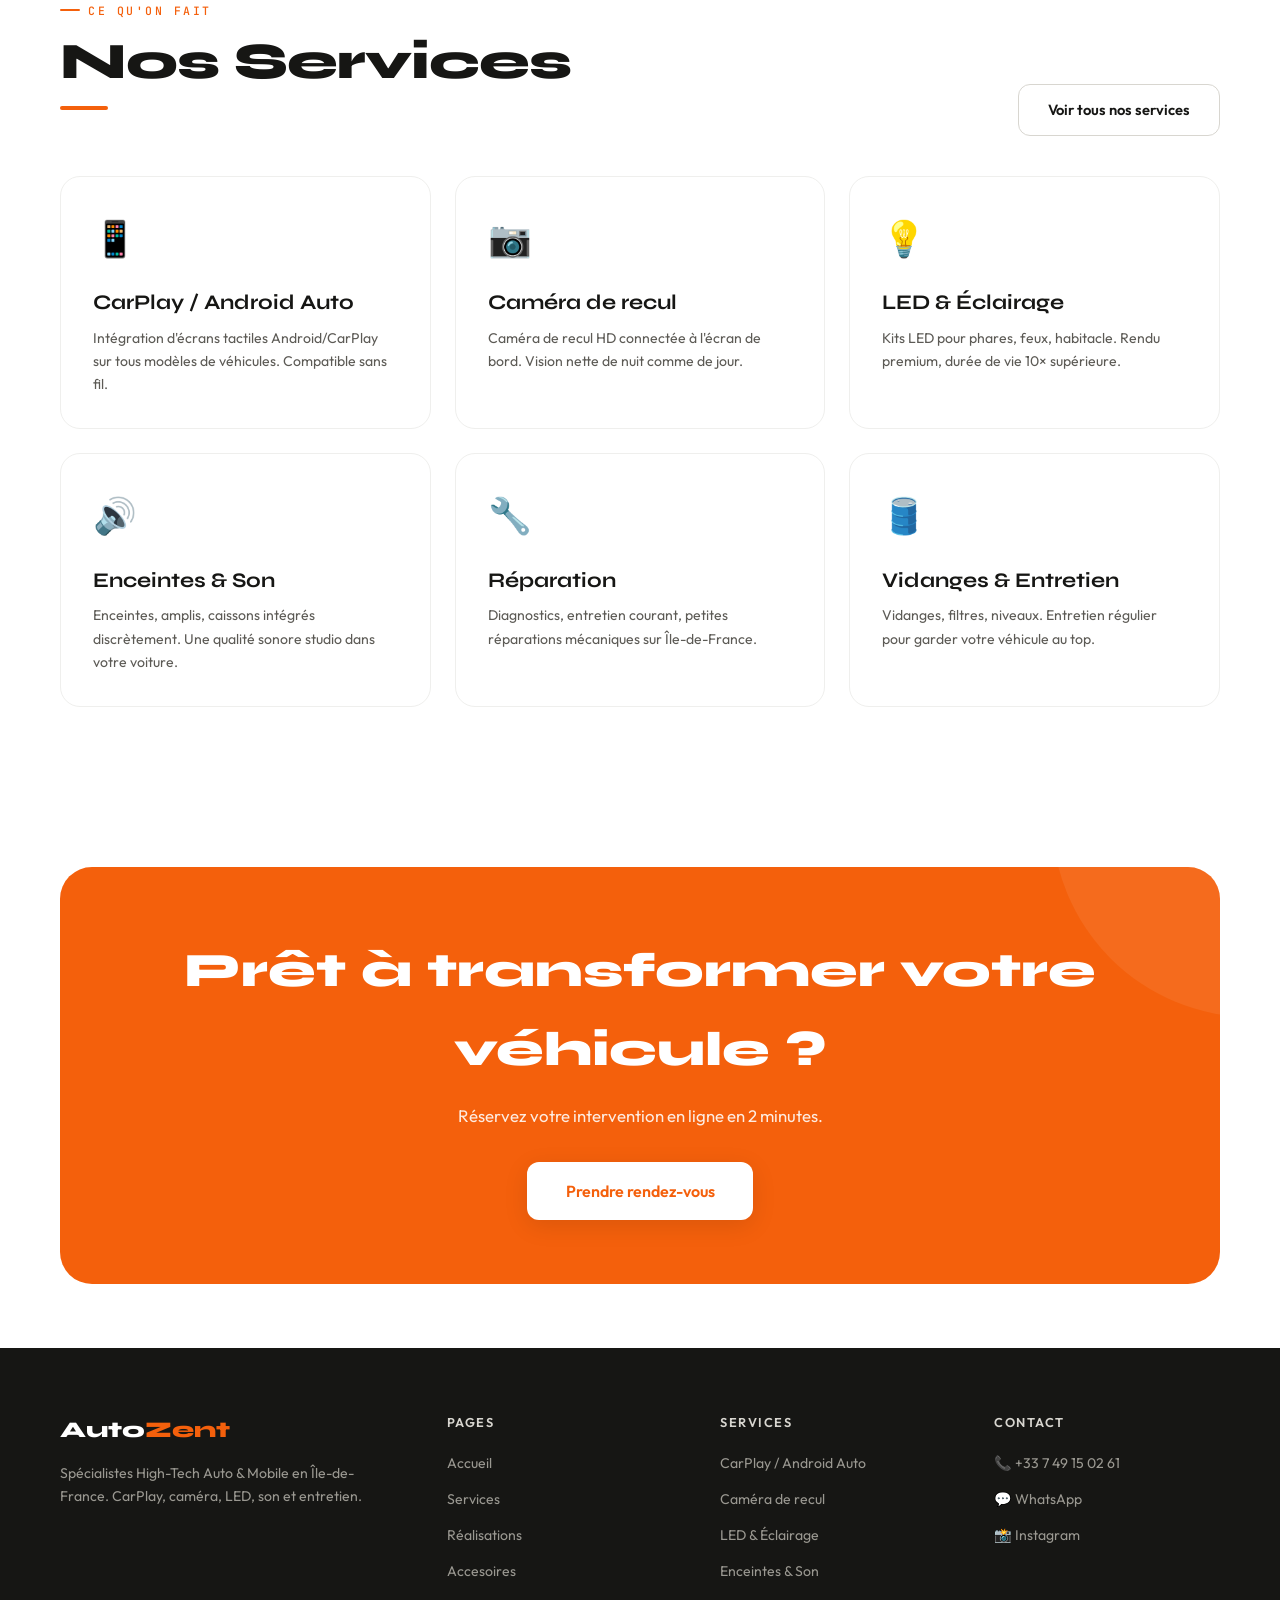
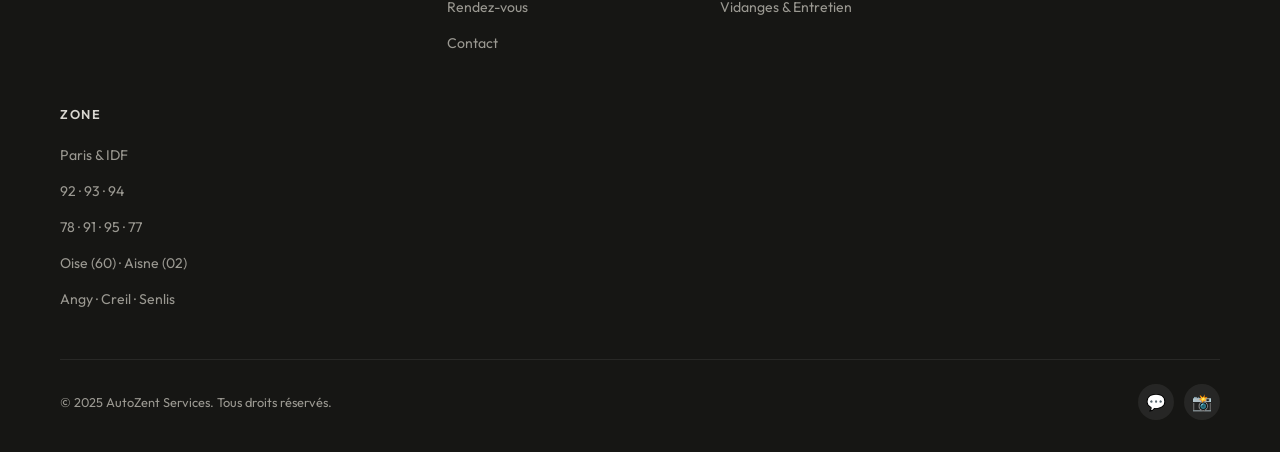
==== commit 87840ec3: "Ajout boutique, panier, nouvelles pages et modifications" ====
--- a/index.html
+++ b/index.html
@@ -48,9 +48,14 @@
     <li><a href="index.html" data-i18n="nav_home">Accueil</a></li>
     <li><a href="services.html" data-i18n="nav_services">Services</a></li>
     <li><a href="realisations.html" data-i18n="nav_realisations">Réalisations</a></li>
+    <li><a href="boutique.html" data-i18n="nav_boutique">Accesoires</a></li>
     <li><a href="rdv.html" data-i18n="nav_rdv">Rendez-vous</a></li>
     <li><a href="contact.html" data-i18n="nav_contact">Contact</a></li>
     <li><a href="agenda.html" data-i18n="nav_agenda">Espace équipe</a></li>
+    <a href="#" class="cart-btn" onclick="toggleCart(event)">
+    🛒 Panier
+    <span class="cart-count hidden" id="cartCount">0</span>
+  </a>
     <div class="nav-lang">
       <button class="lang-btn" data-lang="fr">FR</button>
       <button class="lang-btn" data-lang="en">EN</button>
@@ -63,7 +68,7 @@
 
 <section class="hero">
   <div class="hero-left">
-    <div class="hero-zone-badge anim-fade-up d1" data-i18n="hero_zone">Zone : Île-de-France</div>
+    <div class="hero-zone-badge anim-fade-up d1" data-i18n="hero_zone">Zone : IDF · Oise (60) · Aisne (02) · Angy & environs</div>
     <div class="eyebrow anim-fade-up d2"><span data-i18n="hero_badge">High-Tech Auto & Mobile</span></div>
     <h1 class="display anim-fade-up d2" style="margin-bottom:1.5rem;">
       <span style="display:block;" data-i18n="hero_title_1">Votre voiture,</span>
@@ -150,7 +155,8 @@
         <li><a href="index.html" data-i18n="nav_home">Accueil</a></li>
         <li><a href="services.html" data-i18n="nav_services">Services</a></li>
         <li><a href="realisations.html" data-i18n="nav_realisations">Réalisations</a></li>
-        <li><a href="rdv.html" data-i18n="nav_rdv">Rendez-vous</a></li>
+        <li><a href="boutique.html" data-i18n="nav_boutique ">Accesoires</a></li>
+    <li><a href="rdv.html" data-i18n="nav_rdv">Rendez-vous</a></li>
         <li><a href="contact.html" data-i18n="nav_contact">Contact</a></li>
       </ul>
     </div>
@@ -167,16 +173,26 @@
     <div class="footer-col">
       <h4 data-i18n="footer_contact_title">Contact</h4>
       <ul>
-        <li><a href="contact.html">📞 06 00 00 00 00</a></li>
-        <li><a href="https://wa.me/33600000000" target="_blank">💬 WhatsApp</a></li>
-        <li><a href="https://instagram.com/autozent_services" target="_blank">📸 Instagram</a></li>
-      </ul>
-    </div>
-  </div>
+        <li><a href="contact.html" data-i18n="footer_phone">📞 +33 7 49 15 02 61</a></li>
+        <li><a href="https://wa.me/+33 7 49 15 02 61" target="_blank" data-i18n="footer_whatsapp">💬 WhatsApp</a></li>
+        <li><a href="https://instagram.com/autozent_services" target="_blank" data-i18n="footer_instagram">📸 Instagram</a></li>
+      </ul>
+    </div>
+    <div class="footer-col">
+      <h4 data-i18n="footer_zone_title">Zone</h4>
+      <ul>
+        <li><a href="#" data-i18n="footer_paris_idf">Paris & IDF</a></li>
+        <li><a href="#" data-i18n="footer_92_93_94">92 · 93 · 94</a></li>
+        <li><a href="#" data-i18n="footer_78_91_95_77">78 · 91 · 95 · 77</a></li>
+        <li><a href="#" data-i18n="footer_oise_aisne">Oise (60) · Aisne (02)</a></li>
+        <li><a href="#" data-i18n="footer_angy_creil_Senlis">Angy · Creil · Senlis</a></li>
+      </ul>
+    </div>
+  </div><!-- end footer-inner -->
   <div class="footer-bottom">
     <p data-i18n="footer_copy">© 2025 AutoZent Services. Tous droits réservés.</p>
     <div class="footer-socials">
-      <a href="https://wa.me/33600000000" class="social-btn" target="_blank">💬</a>
+      <a href="https://wa.me/+33 7 49 15 02 61" class="social-btn" target="_blank">💬</a>
       <a href="https://instagram.com/autozent_services" class="social-btn" target="_blank">📸</a>
     </div>
   </div>
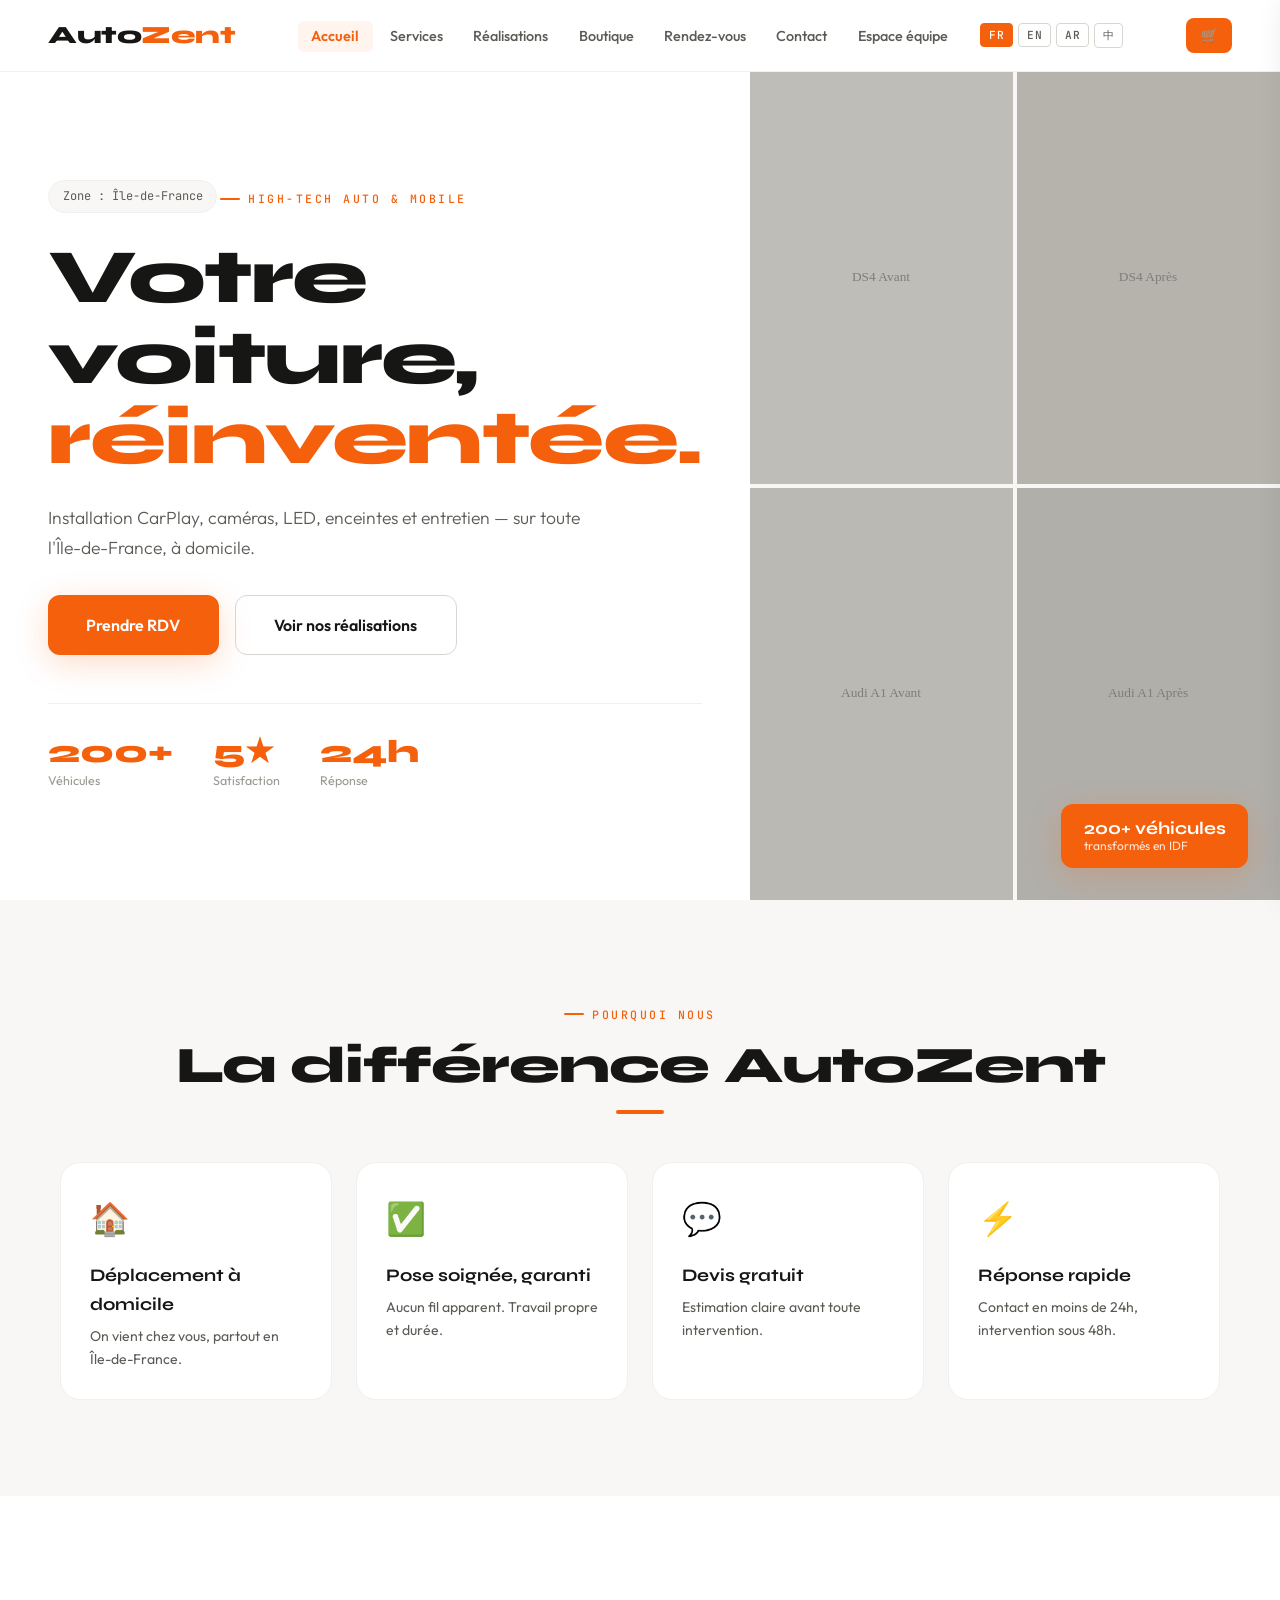
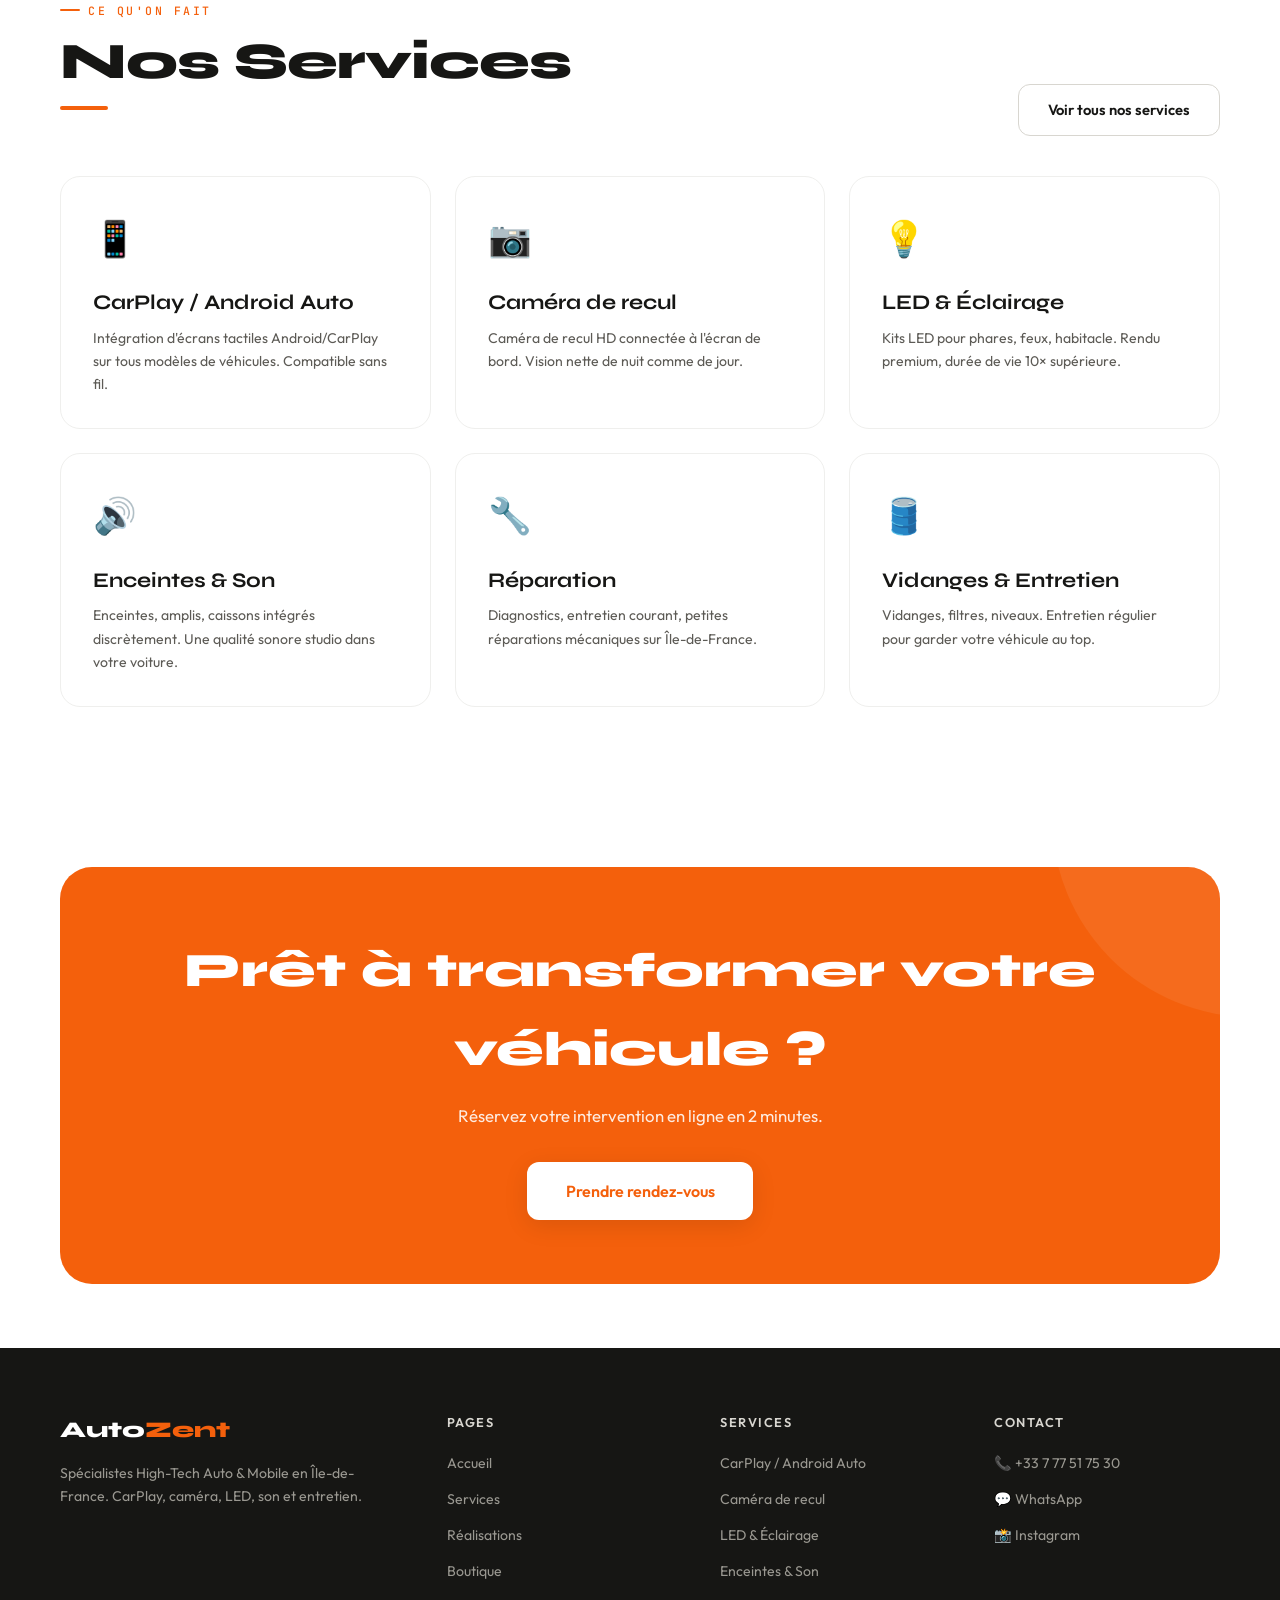
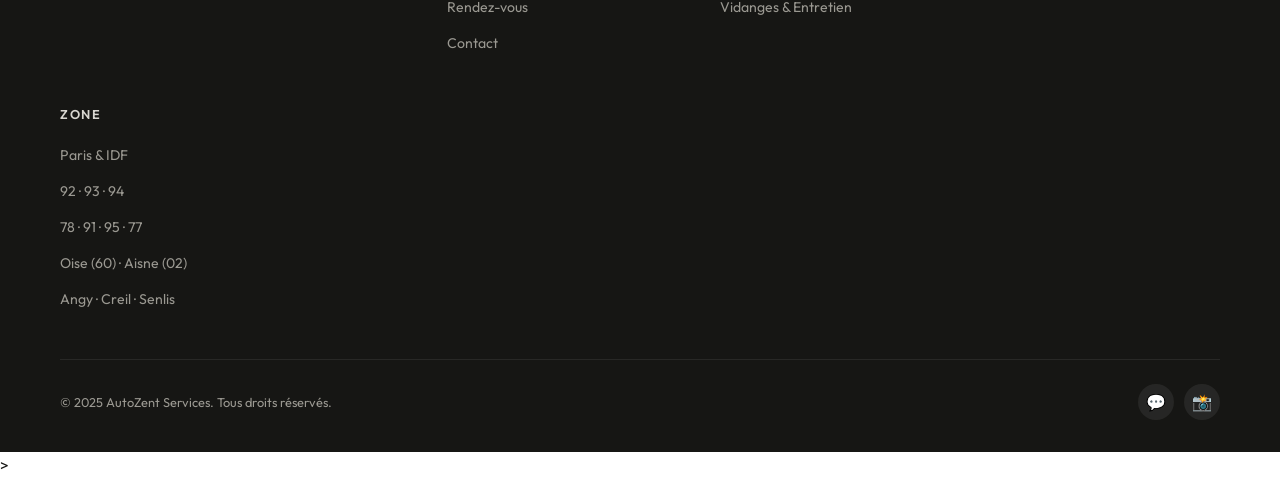
==== commit 8c5bd583: "RDV + EmailJS + photos services + autre fonctionnement" ====
--- a/index.html
+++ b/index.html
@@ -48,14 +48,10 @@
     <li><a href="index.html" data-i18n="nav_home">Accueil</a></li>
     <li><a href="services.html" data-i18n="nav_services">Services</a></li>
     <li><a href="realisations.html" data-i18n="nav_realisations">Réalisations</a></li>
-    <li><a href="boutique.html" data-i18n="nav_boutique">Accesoires</a></li>
+    <li><a href="boutique.html" data-i18n="nav_boutique">Boutiques</a></li>
     <li><a href="rdv.html" data-i18n="nav_rdv">Rendez-vous</a></li>
     <li><a href="contact.html" data-i18n="nav_contact">Contact</a></li>
     <li><a href="agenda.html" data-i18n="nav_agenda">Espace équipe</a></li>
-    <a href="#" class="cart-btn" onclick="toggleCart(event)">
-    🛒 Panier
-    <span class="cart-count hidden" id="cartCount">0</span>
-  </a>
     <div class="nav-lang">
       <button class="lang-btn" data-lang="fr">FR</button>
       <button class="lang-btn" data-lang="en">EN</button>
@@ -155,7 +151,7 @@
         <li><a href="index.html" data-i18n="nav_home">Accueil</a></li>
         <li><a href="services.html" data-i18n="nav_services">Services</a></li>
         <li><a href="realisations.html" data-i18n="nav_realisations">Réalisations</a></li>
-        <li><a href="boutique.html" data-i18n="nav_boutique ">Accesoires</a></li>
+        <li><a href="boutique.html" data-i18n="nav_boutique">Boutique</a></li>
     <li><a href="rdv.html" data-i18n="nav_rdv">Rendez-vous</a></li>
         <li><a href="contact.html" data-i18n="nav_contact">Contact</a></li>
       </ul>
@@ -173,8 +169,8 @@
     <div class="footer-col">
       <h4 data-i18n="footer_contact_title">Contact</h4>
       <ul>
-        <li><a href="contact.html" data-i18n="footer_phone">📞 +33 7 49 15 02 61</a></li>
-        <li><a href="https://wa.me/+33 7 49 15 02 61" target="_blank" data-i18n="footer_whatsapp">💬 WhatsApp</a></li>
+        <li><a href="contact.html" data-i18n="footer_phone">📞 +33 7 77 51 75 30</a></li>
+        <li><a href="https://wa.me/+33 7 77 51 75 30" target="_blank" data-i18n="footer_whatsapp">💬 WhatsApp</a></li>
         <li><a href="https://instagram.com/autozent_services" target="_blank" data-i18n="footer_instagram">📸 Instagram</a></li>
       </ul>
     </div>
@@ -192,7 +188,7 @@
   <div class="footer-bottom">
     <p data-i18n="footer_copy">© 2025 AutoZent Services. Tous droits réservés.</p>
     <div class="footer-socials">
-      <a href="https://wa.me/+33 7 49 15 02 61" class="social-btn" target="_blank">💬</a>
+      <a href="https://wa.me/+33 7 77 51 75 30" class="social-btn" target="_blank">💬</a>
       <a href="https://instagram.com/autozent_services" class="social-btn" target="_blank">📸</a>
     </div>
   </div>
@@ -210,5 +206,6 @@
   });
 });
 </script>
+<script src="cart.js"></script>>
 </body>
 </html>
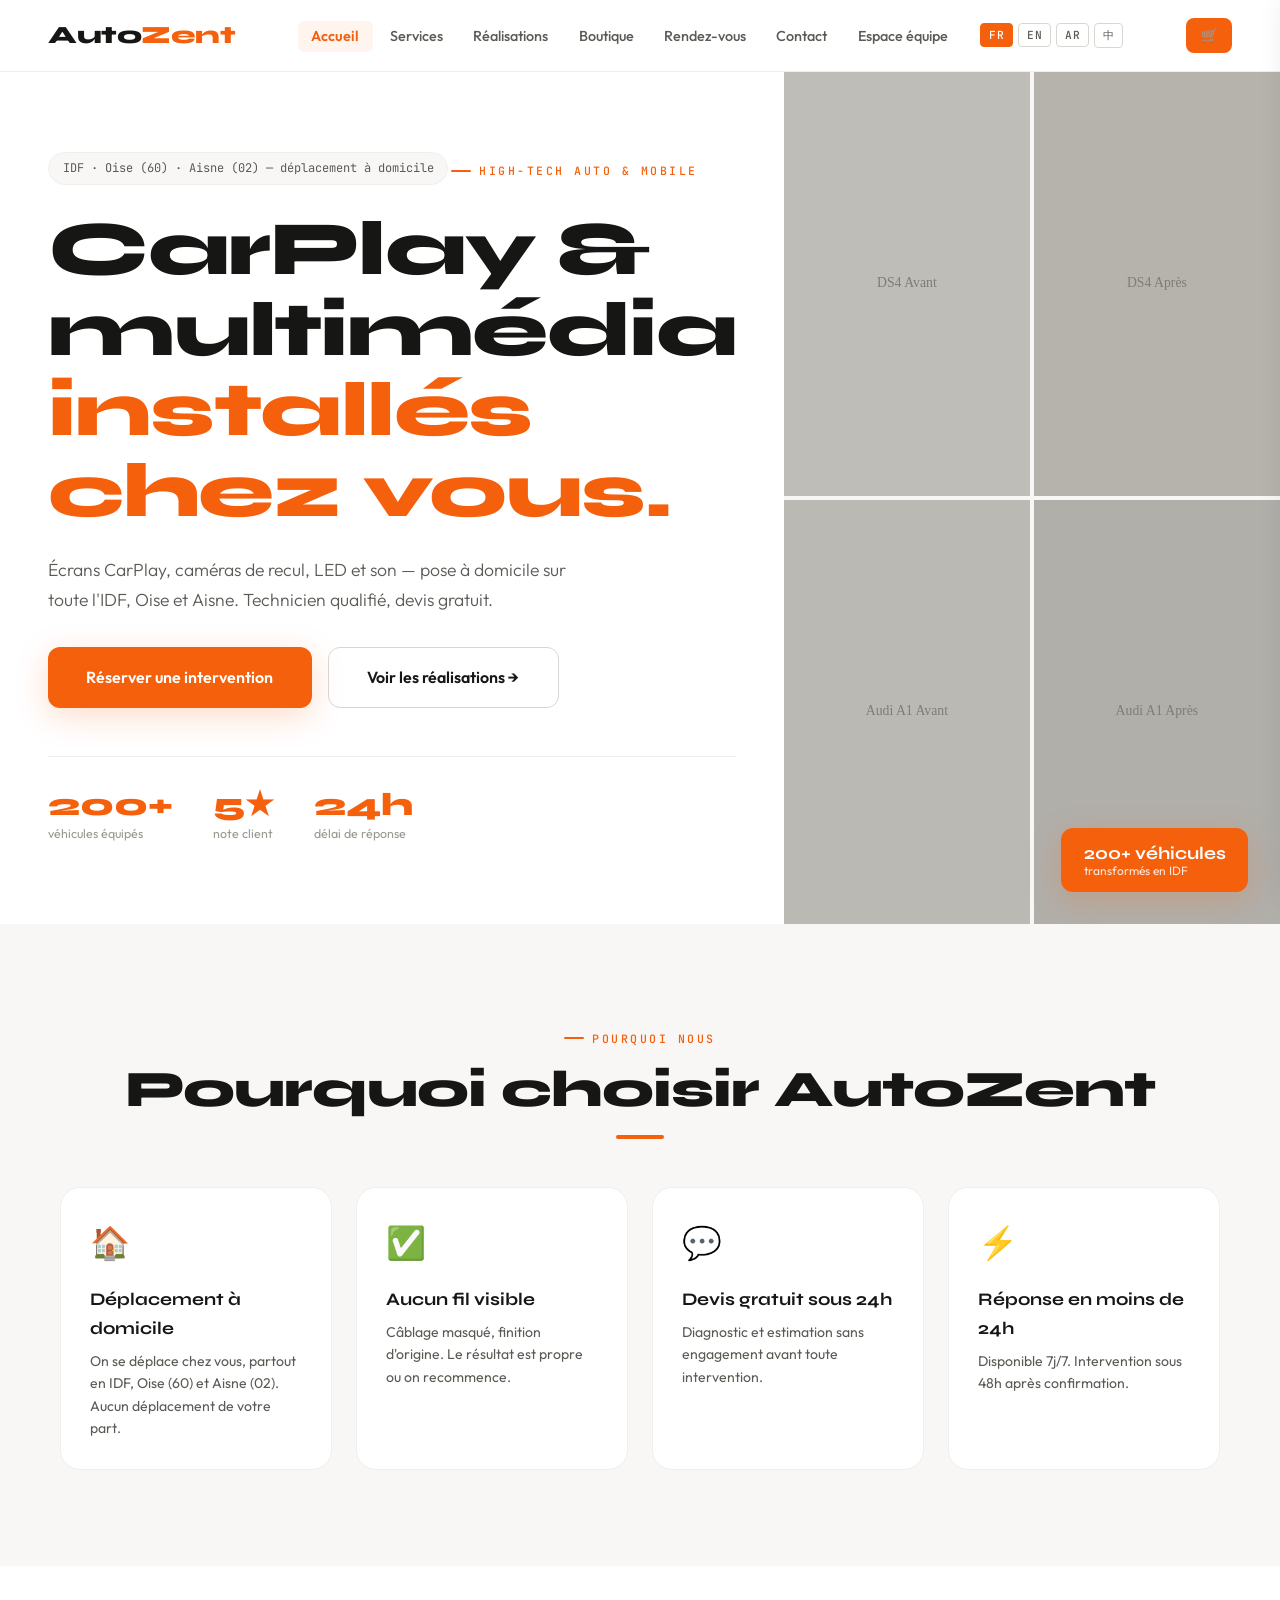
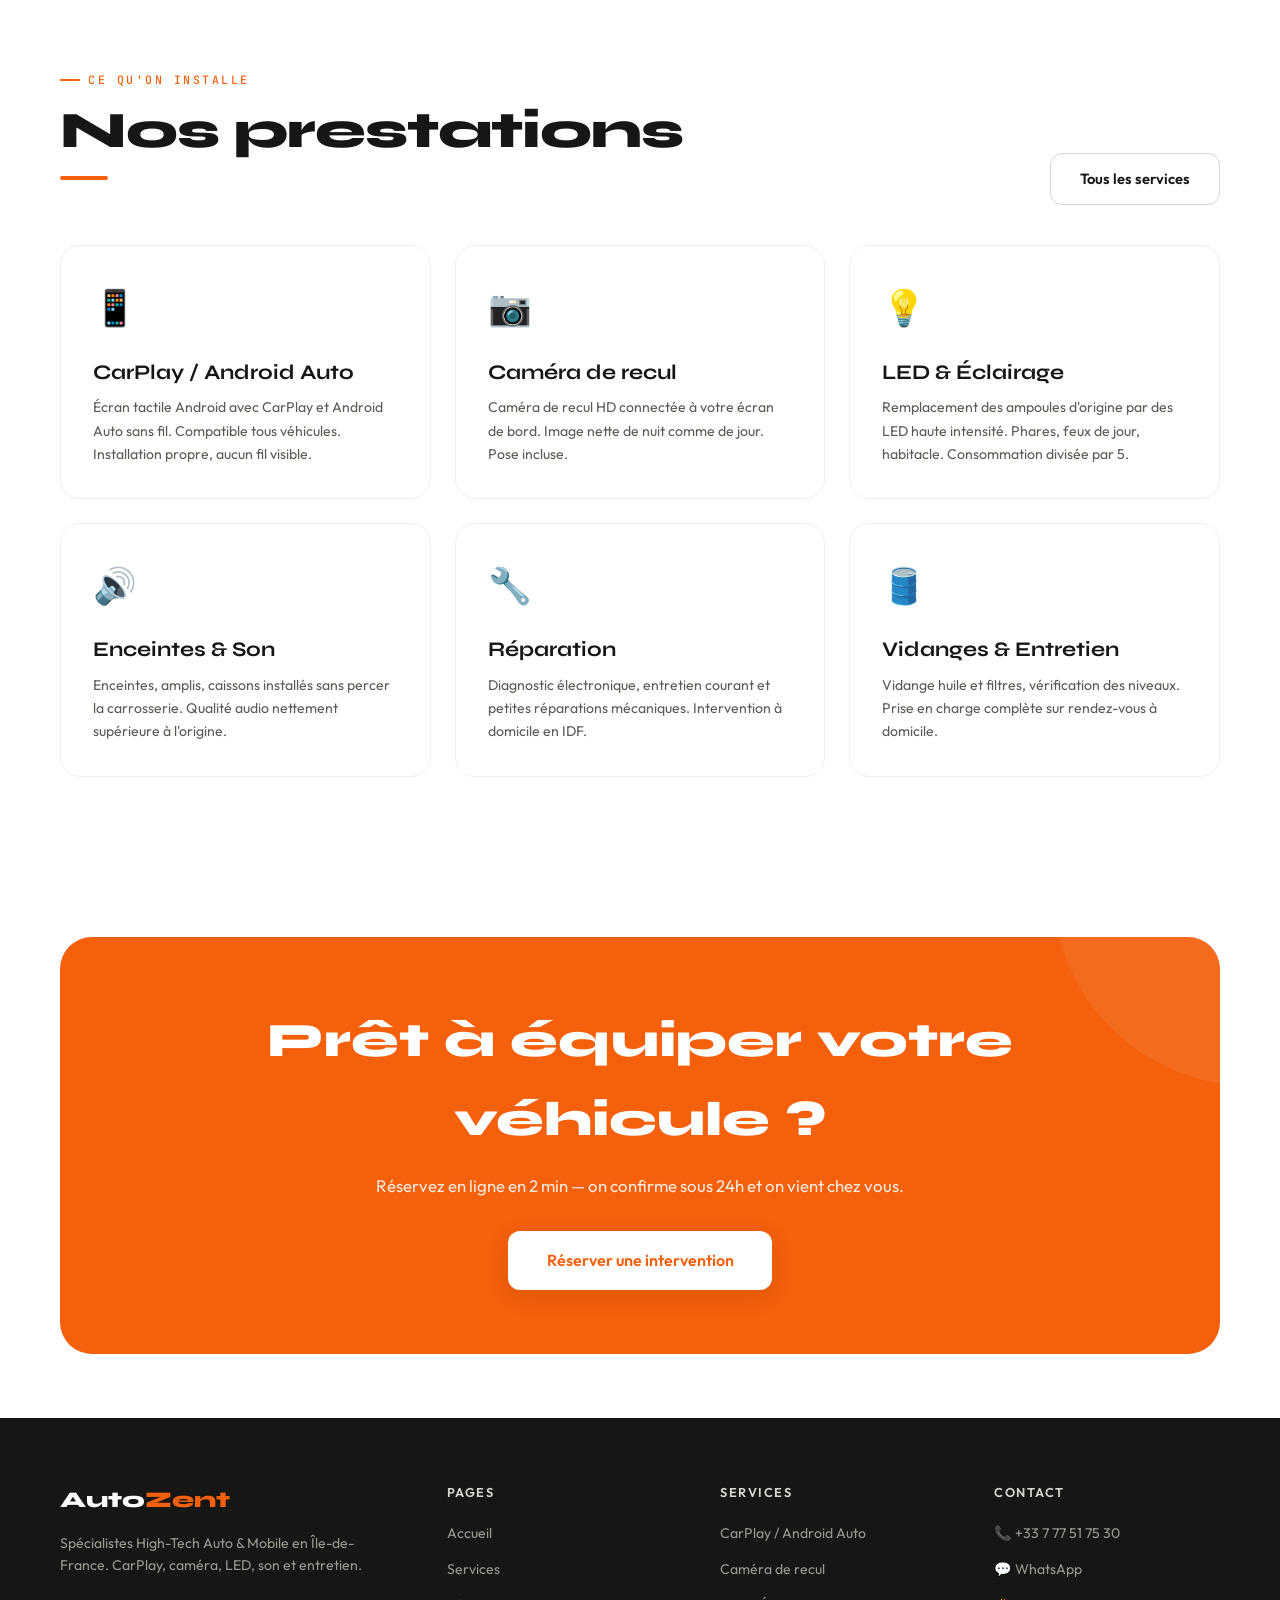
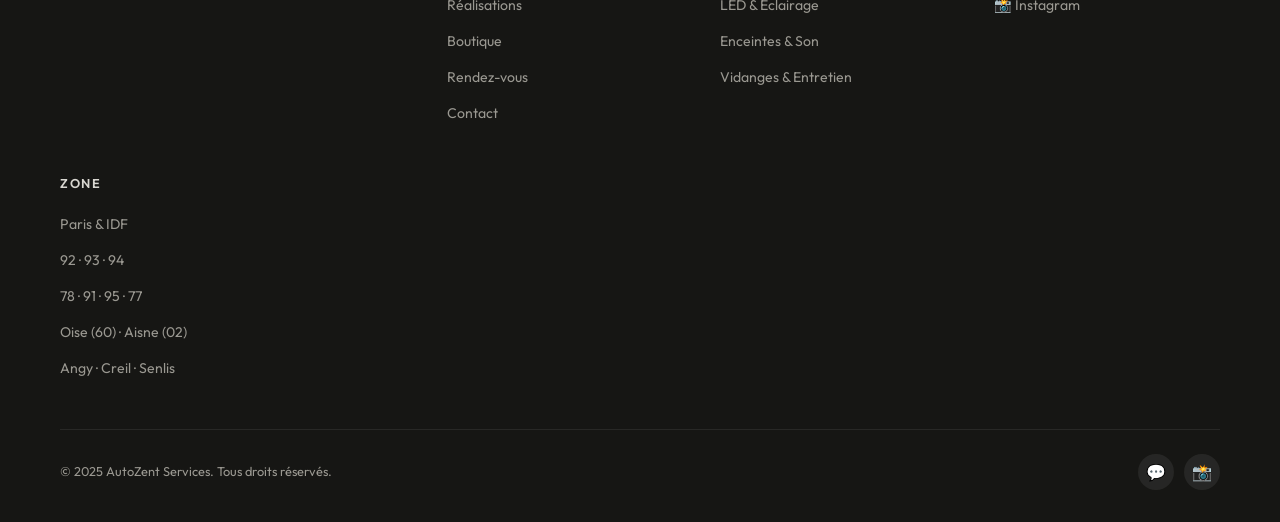
==== commit 7fb92f9b: "Mise à jour boutique, panier, traductions, sélecteur véhicule" ====
--- a/index.html
+++ b/index.html
@@ -206,6 +206,6 @@
   });
 });
 </script>
-<script src="cart.js"></script>>
+<script src="cart.js"></script>
 </body>
 </html>
